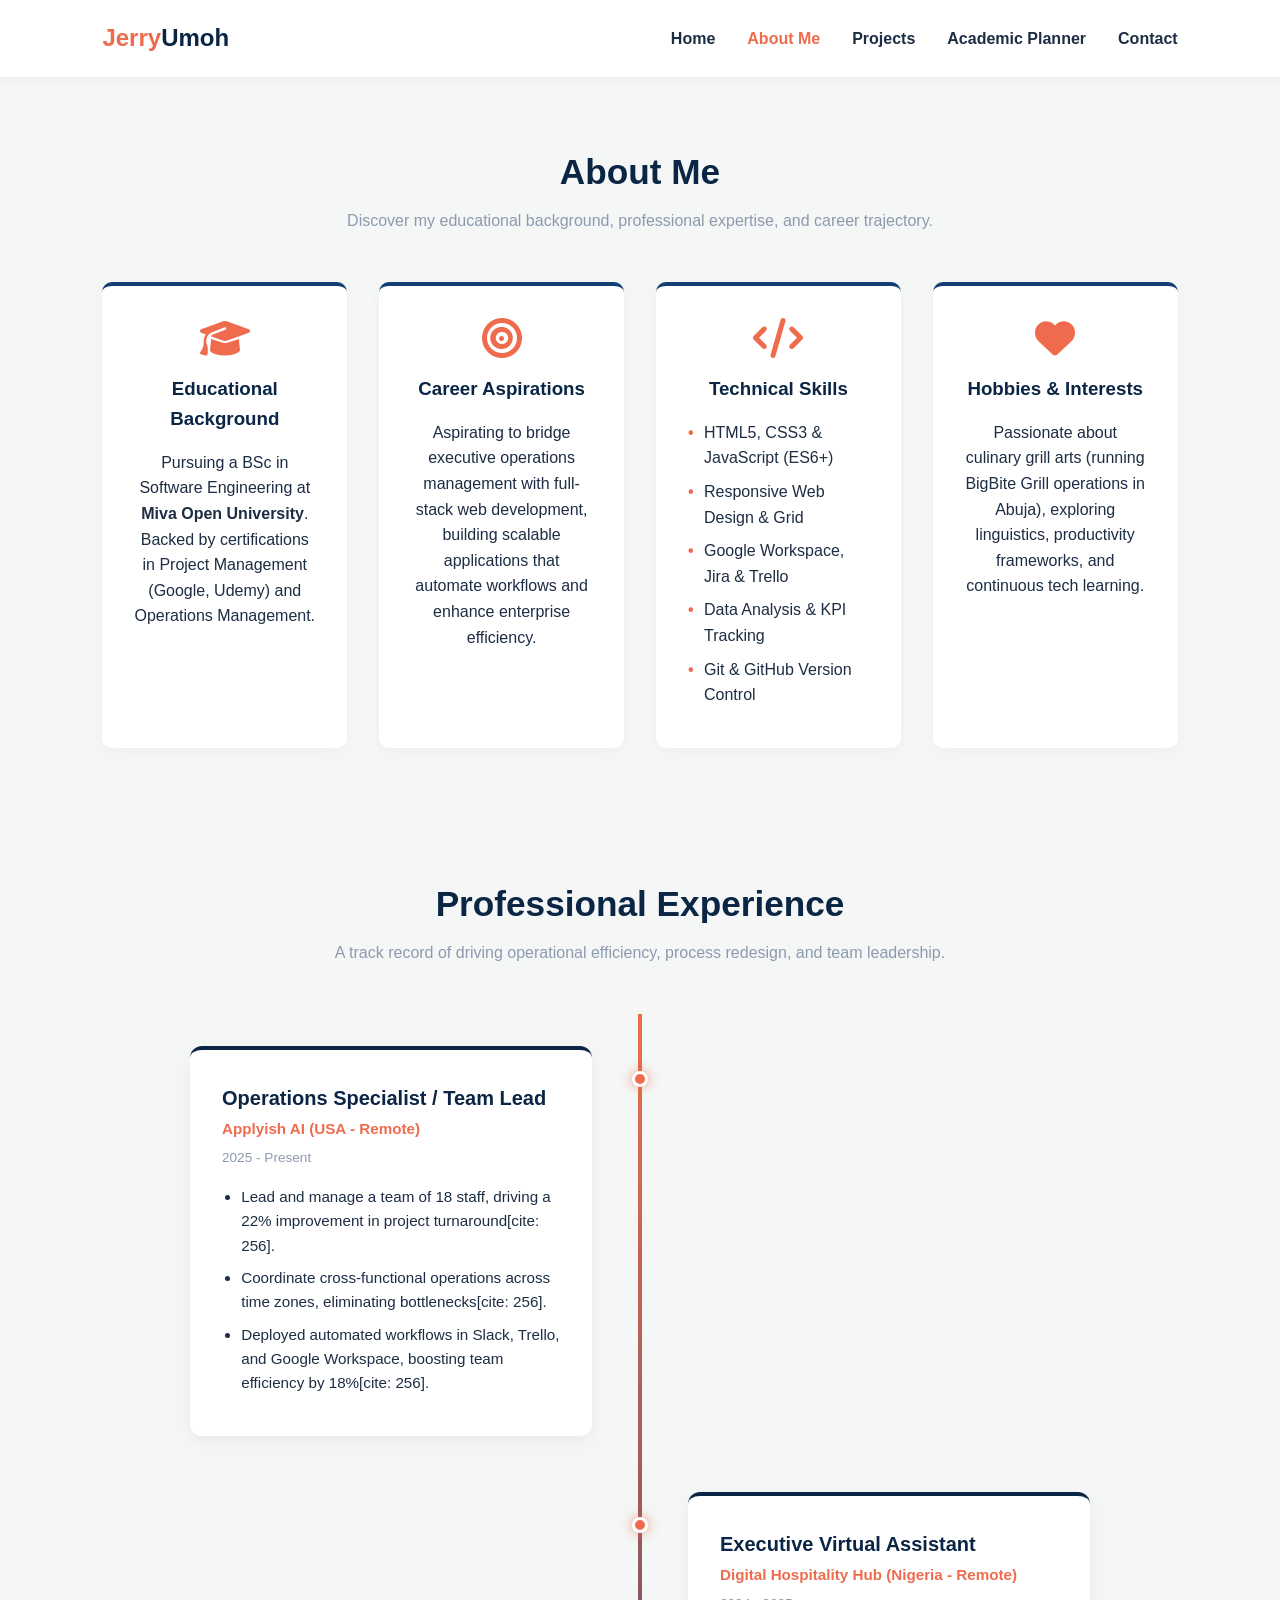
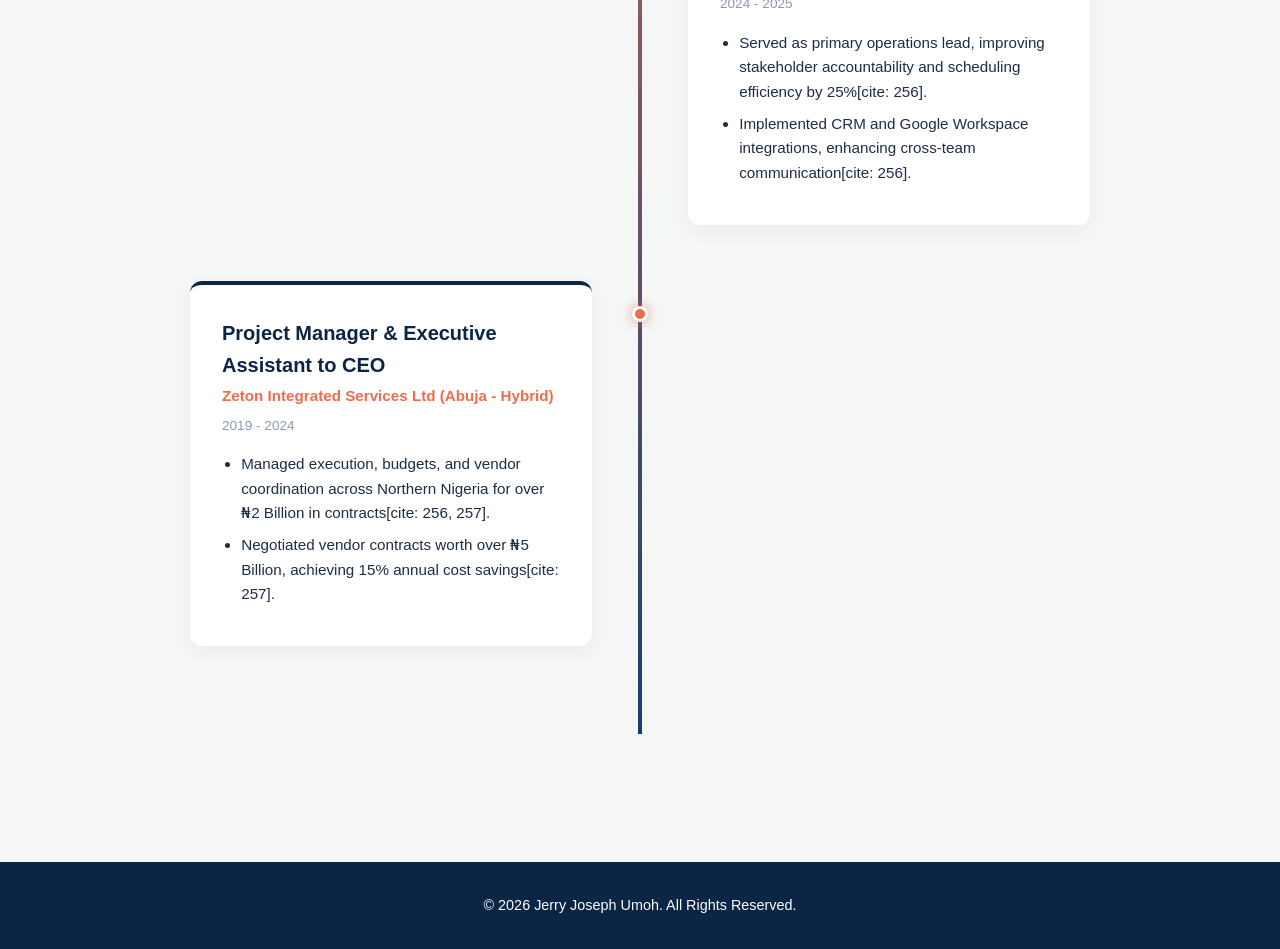
==== about.html @ bc903812 "Add files via upload" ====
<!DOCTYPE html>
<html lang="en">
<head>
    <meta charset="UTF-8">
    <meta name="viewport" content="width=device-width, initial-scale=1.0">
    <title>Jerry Joseph Umoh | About Me</title>
    <link rel="stylesheet" href="style.css">
    <link rel="stylesheet" href="https://cdnjs.cloudflare.com/ajax/libs/font-awesome/6.4.0/css/all.min.css">
</head>
<body>
    <header>
        <div class="logo"><span class="highlight">Jerry</span>Umoh</div>
        <nav>
            <ul class="nav-links">
                <li><a href="index.html">Home</a></li>
                <li><a href="about.html" class="active">About Me</a></li>
                <li><a href="projects.html">Projects</a></li>
                <li><a href="planner.html">Academic Planner</a></li>
                <li><a href="contact.html">Contact</a></li>
            </ul>
            <div class="hamburger"><i class="fas fa-bars"></i></div>
        </nav>
    </header>

    <main>
        <section class="about-section">
            <h2 class="section-title">About Me</h2>
            <p class="section-subtitle">Discover my educational background, professional expertise, and career trajectory.</p>
            
            <div class="about-grid">
                <div class="about-card">
                    <i class="fas fa-graduation-cap"></i>
                    <h3>Educational Background</h3>
                    <p>Pursuing a BSc in Software Engineering at <strong>Miva Open University</strong>. Backed by certifications in Project Management (Google, Udemy) and Operations Management.</p>
                </div>
                <div class="about-card">
                    <i class="fas fa-bullseye"></i>
                    <h3>Career Aspirations</h3>
                    <p>Aspirating to bridge executive operations management with full-stack web development, building scalable applications that automate workflows and enhance enterprise efficiency.</p>
                </div>
                <div class="about-card">
                    <i class="fas fa-code"></i>
                    <h3>Technical Skills</h3>
                    <ul class="skill-list">
                        <li>HTML5, CSS3 & JavaScript (ES6+)</li>
                        <li>Responsive Web Design & Grid</li>
                        <li>Google Workspace, Jira & Trello</li>
                        <li>Data Analysis & KPI Tracking</li>
                        <li>Git & GitHub Version Control</li>
                    </ul>
                </div>
                <div class="about-card">
                    <i class="fas fa-heart"></i>
                    <h3>Hobbies & Interests</h3>
                    <p>Passionate about culinary grill arts (running BigBite Grill operations in Abuja), exploring linguistics, productivity frameworks, and continuous tech learning.</p>
                </div>
            </div>
        </section>

        <!-- Professional Experience Motion Timeline -->
        <section class="experience-section">
            <h2 class="section-title">Professional Experience</h2>
            <p class="section-subtitle">A track record of driving operational efficiency, process redesign, and team leadership.</p>
            
            <div class="motion-timeline">
                <div class="timeline-item slide-from-left">
                    <div class="timeline-dot"></div>
                    <div class="exp-card">
                        <div class="exp-header">
                            <h3>Operations Specialist / Team Lead</h3>
                            <span class="exp-company">Applyish AI (USA - Remote)</span>
                            <span class="exp-date">2025 - Present</span>
                        </div>
                        <ul class="exp-details">
                            <li>Lead and manage a team of 18 staff, driving a 22% improvement in project turnaround[cite: 256].</li>
                            <li>Coordinate cross-functional operations across time zones, eliminating bottlenecks[cite: 256].</li>
                            <li>Deployed automated workflows in Slack, Trello, and Google Workspace, boosting team efficiency by 18%[cite: 256].</li>
                        </ul>
                    </div>
                </div>

                <div class="timeline-item slide-from-right">
                    <div class="timeline-dot"></div>
                    <div class="exp-card">
                        <div class="exp-header">
                            <h3>Executive Virtual Assistant</h3>
                            <span class="exp-company">Digital Hospitality Hub (Nigeria - Remote)</span>
                            <span class="exp-date">2024 - 2025</span>
                        </div>
                        <ul class="exp-details">
                            <li>Served as primary operations lead, improving stakeholder accountability and scheduling efficiency by 25%[cite: 256].</li>
                            <li>Implemented CRM and Google Workspace integrations, enhancing cross-team communication[cite: 256].</li>
                        </ul>
                    </div>
                </div>

                <div class="timeline-item slide-from-left">
                    <div class="timeline-dot"></div>
                    <div class="exp-card">
                        <div class="exp-header">
                            <h3>Project Manager & Executive Assistant to CEO</h3>
                            <span class="exp-company">Zeton Integrated Services Ltd (Abuja - Hybrid)</span>
                            <span class="exp-date">2019 - 2024</span>
                        </div>
                        <ul class="exp-details">
                            <li>Managed execution, budgets, and vendor coordination across Northern Nigeria for over ₦2 Billion in contracts[cite: 256, 257].</li>
                            <li>Negotiated vendor contracts worth over ₦5 Billion, achieving 15% annual cost savings[cite: 257].</li>
                        </ul>
                    </div>
                </div>
            </div>
        </section>
    </main>

    <footer>
        <p>&copy; 2026 Jerry Joseph Umoh. All Rights Reserved.</p>
    </footer>

    <script src="script.js"></script>
</body>
</html>
---- style.css ----
/* CSS Reset & Variables */
* {
    margin: 0;
    padding: 0;
    box-sizing: border-box;
}

:root {
    --primary-color: #0b2545;
    --secondary-color: #134074;
    --accent-color: #ee6c4d;
    --bg-light: #f4f7f6;
    --white: #ffffff;
    --text-dark: #1d2d44;
    --gray: #8d99ae;
    --success: #2a9d8f;
    --error: #e63946;
    --transition: all 0.3s ease;
}

html {
    scroll-behavior: smooth;
    font-family: 'Segoe UI', Tahoma, Geneva, Verdana, sans-serif;
}

body {
    background-color: var(--bg-light);
    color: var(--text-dark);
    line-height: 1.6;
}

/* Header & Responsive Navigation */
header {
    background-color: var(--white);
    display: flex;
    justify-content: space-between;
    align-items: center;
    padding: 1.2rem 8%;
    position: fixed;
    top: 0;
    left: 0;
    width: 100%;
    box-shadow: 0 2px 10px rgba(0, 0, 0, 0.05);
    z-index: 1000;
}

.logo {
    font-size: 1.5rem;
    font-weight: 700;
    color: var(--primary-color);
}

.highlight {
    color: var(--accent-color);
}

nav ul.nav-links {
    display: flex;
    list-style: none;
    gap: 2rem;
}

nav ul.nav-links li a {
    text-decoration: none;
    color: var(--text-dark);
    font-weight: 600;
    transition: var(--transition);
}

nav ul.nav-links li a:hover,
nav ul.nav-links li a.active {
    color: var(--accent-color);
}

.hamburger {
    display: none;
    font-size: 1.5rem;
    cursor: pointer;
    color: var(--primary-color);
}

/* Main Container Padding for Fixed Header */
main {
    margin-top: 80px;
    min-height: calc(100vh - 180px);
}

section {
    padding: 4rem 8%;
}

.section-title {
    text-align: center;
    font-size: 2.2rem;
    color: var(--primary-color);
    margin-bottom: 0.5rem;
}

.section-subtitle {
    text-align: center;
    color: var(--gray);
    margin-bottom: 3rem;
}

/* Buttons */
.btn {
    display: inline-block;
    padding: 0.8rem 1.8rem;
    border-radius: 5px;
    text-decoration: none;
    font-weight: 600;
    transition: var(--transition);
    cursor: pointer;
    border: none;
}

.primary-btn {
    background-color: var(--accent-color);
    color: var(--white);
}

.primary-btn:hover {
    background-color: #d85c3b;
    transform: translateY(-2px);
}

.secondary-btn {
    background-color: transparent;
    color: var(--primary-color);
    border: 2px solid var(--primary-color);
}

.secondary-btn:hover {
    background-color: var(--primary-color);
    color: var(--white);
}

/* Hero Section */
.hero-section {
    display: grid;
    grid-template-columns: 1fr 1fr;
    align-items: center;
    gap: 3rem;
    min-height: calc(100vh - 160px);
    background: linear-gradient(135deg, #f4f7f6 0%, #e9ecef 100%);
}

.hero-badge {
    display: inline-block;
    background-color: rgba(238, 108, 77, 0.1);
    color: var(--accent-color);
    padding: 0.4rem 1rem;
    border-radius: 50px;
    font-weight: 600;
    font-size: 0.9rem;
    margin-bottom: 1rem;
    border: 1px solid rgba(238, 108, 77, 0.2);
}

.hero-content h1 {
    font-size: 3rem;
    color: var(--primary-color);
    margin-bottom: 1rem;
    line-height: 1.2;
}

.tagline {
    font-size: 1.1rem;
    color: var(--gray);
    margin-bottom: 2rem;
}

.hero-btns {
    display: flex;
    gap: 1rem;
}

.hero-stats {
    display: flex;
    gap: 2.5rem;
    margin-top: 3rem;
    padding-top: 1.5rem;
    border-top: 1px solid #ddd;
}

.stat-item strong {
    display: block;
    font-size: 1.5rem;
    color: var(--primary-color);
}

.stat-item span {
    font-size: 0.85rem;
    color: var(--gray);
    font-weight: 600;
}

.hero-image {
    display: flex;
    justify-content: center;
}

.img-container {
    width: 320px;
    height: 320px;
    border-radius: 50%;
    overflow: hidden;
    border: 6px solid var(--white);
    box-shadow: 0 10px 30px rgba(0,0,0,0.1);
}

.img-container img {
    width: 100%;
    height: 100%;
    object-fit: cover;
}

/* About & Experience Styles */
.about-grid {
    display: grid;
    grid-template-columns: repeat(auto-fit, minmax(240px, 1fr));
    gap: 2rem;
    margin-top: 2rem;
}

.about-card {
    background: var(--white);
    padding: 2rem;
    border-radius: 10px;
    text-align: center;
    transition: var(--transition);
    border-top: 4px solid var(--secondary-color);
    box-shadow: 0 4px 15px rgba(0,0,0,0.03);
}

.about-card:hover {
    transform: translateY(-5px);
    box-shadow: 0 8px 20px rgba(0,0,0,0.08);
}

.about-card i {
    font-size: 2.5rem;
    color: var(--accent-color);
    margin-bottom: 1rem;
}

.about-card h3 {
    margin-bottom: 1rem;
    color: var(--primary-color);
}

.skill-list {
    list-style: none;
    text-align: left;
    padding-left: 1rem;
}

.skill-list li {
    margin-bottom: 0.5rem;
    position: relative;
}

.skill-list li::before {
    content: "•";
    color: var(--accent-color);
    font-weight: bold;
    display: inline-block;
    width: 1em;
    margin-left: -1em;
}

/* Motion Timeline for Experience */
.motion-timeline {
    position: relative;
    max-width: 900px;
    margin: 0 auto;
    padding: 2rem 0;
}

.motion-timeline::before {
    content: '';
    position: absolute;
    top: 0;
    bottom: 0;
    left: 50%;
    width: 4px;
    background: linear-gradient(to bottom, var(--accent-color), var(--secondary-color));
    transform: translateX(-50%);
}

.timeline-item {
    position: relative;
    margin-bottom: 3.5rem;
    width: 50%;
}

.timeline-item.slide-from-left {
    left: 0;
    padding-right: 3rem;
}

.timeline-item.slide-from-right {
    left: 50%;
    padding-left: 3rem;
}

.timeline-dot {
    position: absolute;
    top: 25px;
    width: 16px;
    height: 16px;
    border-radius: 50%;
    background-color: var(--accent-color);
    border: 3px solid var(--white);
    box-shadow: 0 0 12px rgba(238, 108, 77, 0.7);
    z-index: 10;
}

.slide-from-left .timeline-dot { right: -8px; }
.slide-from-right .timeline-dot { left: -8px; }

.exp-card {
    background: var(--white);
    padding: 2rem;
    border-radius: 12px;
    box-shadow: 0 6px 20px rgba(0, 0, 0, 0.05);
    border-top: 4px solid var(--primary-color);
}

.exp-header h3 {
    color: var(--primary-color);
    font-size: 1.25rem;
    margin-bottom: 0.2rem;
}

.exp-company {
    display: block;
    font-weight: 600;
    color: var(--accent-color);
    font-size: 0.95rem;
    margin-bottom: 0.2rem;
}

.exp-date {
    display: inline-block;
    font-size: 0.85rem;
    color: var(--gray);
    margin-bottom: 1rem;
}

.exp-details {
    list-style: disc;
    padding-left: 1.2rem;
    color: var(--text-dark);
    font-size: 0.95rem;
}

.exp-details li { margin-bottom: 0.5rem; }

/* Projects Grid */
.projects-grid {
    display: grid;
    grid-template-columns: repeat(auto-fit, minmax(300px, 1fr));
    gap: 2rem;
}

.project-card {
    background: var(--white);
    border-radius: 10px;
    overflow: hidden;
    box-shadow: 0 4px 15px rgba(0,0,0,0.05);
    transition: var(--transition);
}

.project-card:hover {
    transform: translateY(-5px);
    box-shadow: 0 10px 25px rgba(0,0,0,0.1);
}

.project-img { height: 200px; overflow: hidden; }
.project-img img { width: 100%; height: 100%; object-fit: cover; }
.project-info { padding: 1.5rem; }
.project-info h3 { color: var(--primary-color); margin-bottom: 0.8rem; }
.project-info p { color: var(--gray); font-size: 0.95rem; margin-bottom: 1.5rem; }
.project-links { display: flex; gap: 1rem; }
.project-links a { text-decoration: none; color: var(--secondary-color); font-weight: 600; font-size: 0.9rem; }
.project-links a:hover { color: var(--accent-color); }

/* Academic Planner */
.planner-container {
    max-width: 700px;
    margin: 0 auto;
    background: var(--white);
    padding: 2.5rem;
    border-radius: 10px;
    box-shadow: 0 5px 20px rgba(0,0,0,0.05);
}

.planner-input-group {
    display: flex;
    gap: 1rem;
    margin-bottom: 1.5rem;
}

.planner-input-group input {
    flex: 1;
    padding: 0.8rem 1rem;
    border: 1px solid #ccc;
    border-radius: 5px;
    font-size: 1rem;
    outline: none;
}

.task-stats {
    display: flex;
    justify-content: space-between;
    margin-bottom: 1.5rem;
    font-size: 0.95rem;
    color: var(--gray);
}

.task-list { list-style: none; max-height: 350px; overflow-y: auto; }
.task-item {
    display: flex;
    justify-content: space-between;
    align-items: center;
    background: var(--bg-light);
    padding: 0.9rem 1.2rem;
    margin-bottom: 0.8rem;
    border-radius: 6px;
}
.task-item.completed span { text-decoration: line-through; color: var(--gray); }
.task-text { flex: 1; cursor: pointer; }
.task-actions { display: flex; gap: 0.8rem; }
.task-actions button { background: none; border: none; cursor: pointer; font-size: 1rem; }
.complete-btn { color: var(--success); }
.delete-btn { color: var(--error); }

/* Contact Form */
.contact-container {
    max-width: 600px;
    margin: 0 auto;
    background: var(--white);
    padding: 2.5rem;
    border-radius: 10px;
    box-shadow: 0 5px 20px rgba(0,0,0,0.05);
}

.form-group { margin-bottom: 1.5rem; }
.form-group label { display: block; margin-bottom: 0.5rem; font-weight: 600; color: var(--primary-color); }
.form-group input, .form-group textarea {
    width: 100%;
    padding: 0.8rem;
    border: 1px solid #ccc;
    border-radius: 5px;
    font-size: 1rem;
    outline: none;
}
.error-msg { color: var(--error); font-size: 0.85rem; margin-top: 0.3rem; display: block; }
.submit-btn { width: 100%; }
.success-msg { color: var(--success); font-weight: 600; text-align: center; margin-top: 1rem; }

/* Footer */
footer {
    background-color: var(--primary-color);
    color: var(--white);
    text-align: center;
    padding: 2rem;
    font-size: 0.9rem;
    margin-top: 4rem;
}

/* Responsive Mobile Navigation */
@media (max-width: 768px) {
    nav ul.nav-links {
        display: none;
        flex-direction: column;
        position: absolute;
        top: 80px;
        left: 0;
        width: 100%;
        background-color: var(--white);
        padding: 1.5rem 0;
        box-shadow: 0 10px 15px rgba(0,0,0,0.05);
        text-align: center;
        gap: 1.5rem;
    }
    nav ul.nav-links.active {
        display: flex;
    }
    .hamburger {
        display: block;
    }
    .hero-section {
        grid-template-columns: 1fr;
        text-align: center;
        padding-top: 2rem;
    }
    .hero-btns, .hero-stats {
        justify-content: center;
    }
    .motion-timeline::before { left: 20px; }
    .timeline-item { width: 100%; padding-left: 50px !important; padding-right: 0 !important; left: 0 !important; }
    .timeline-dot { left: 12px !important; }
}
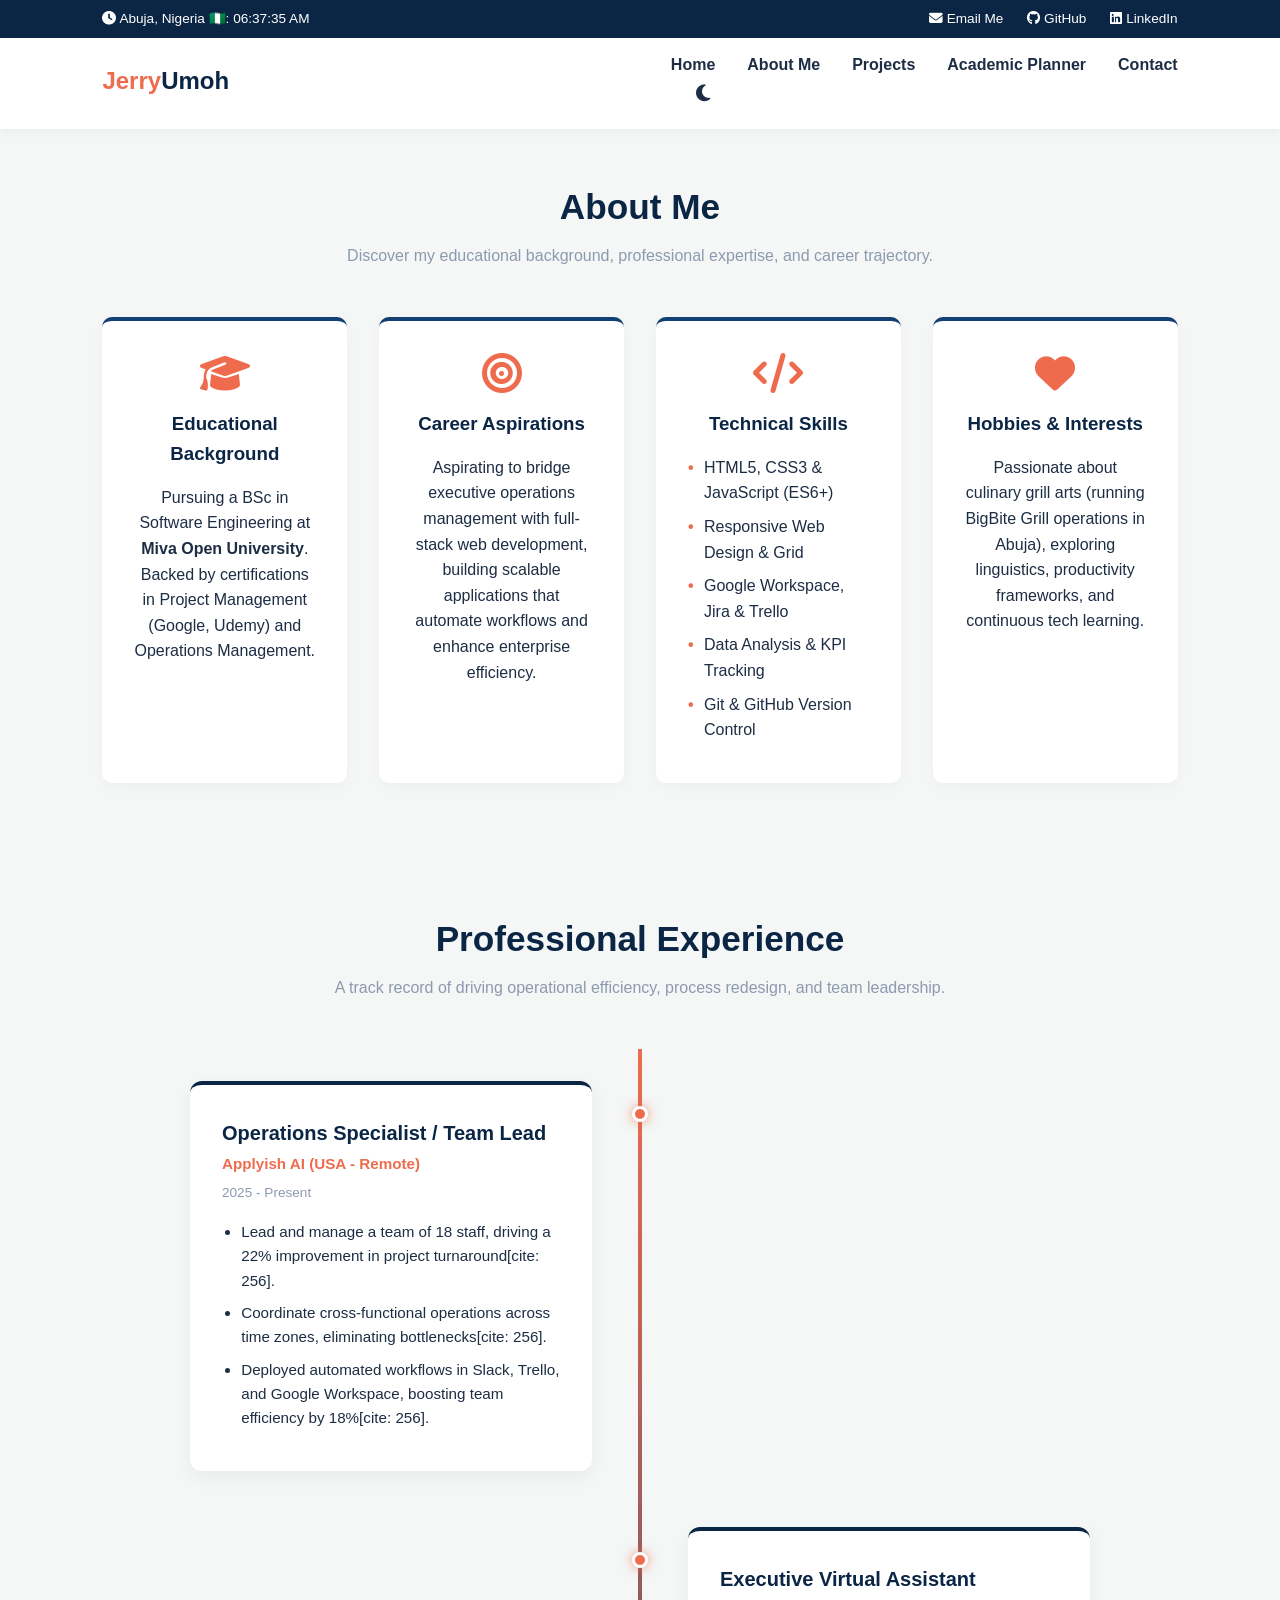
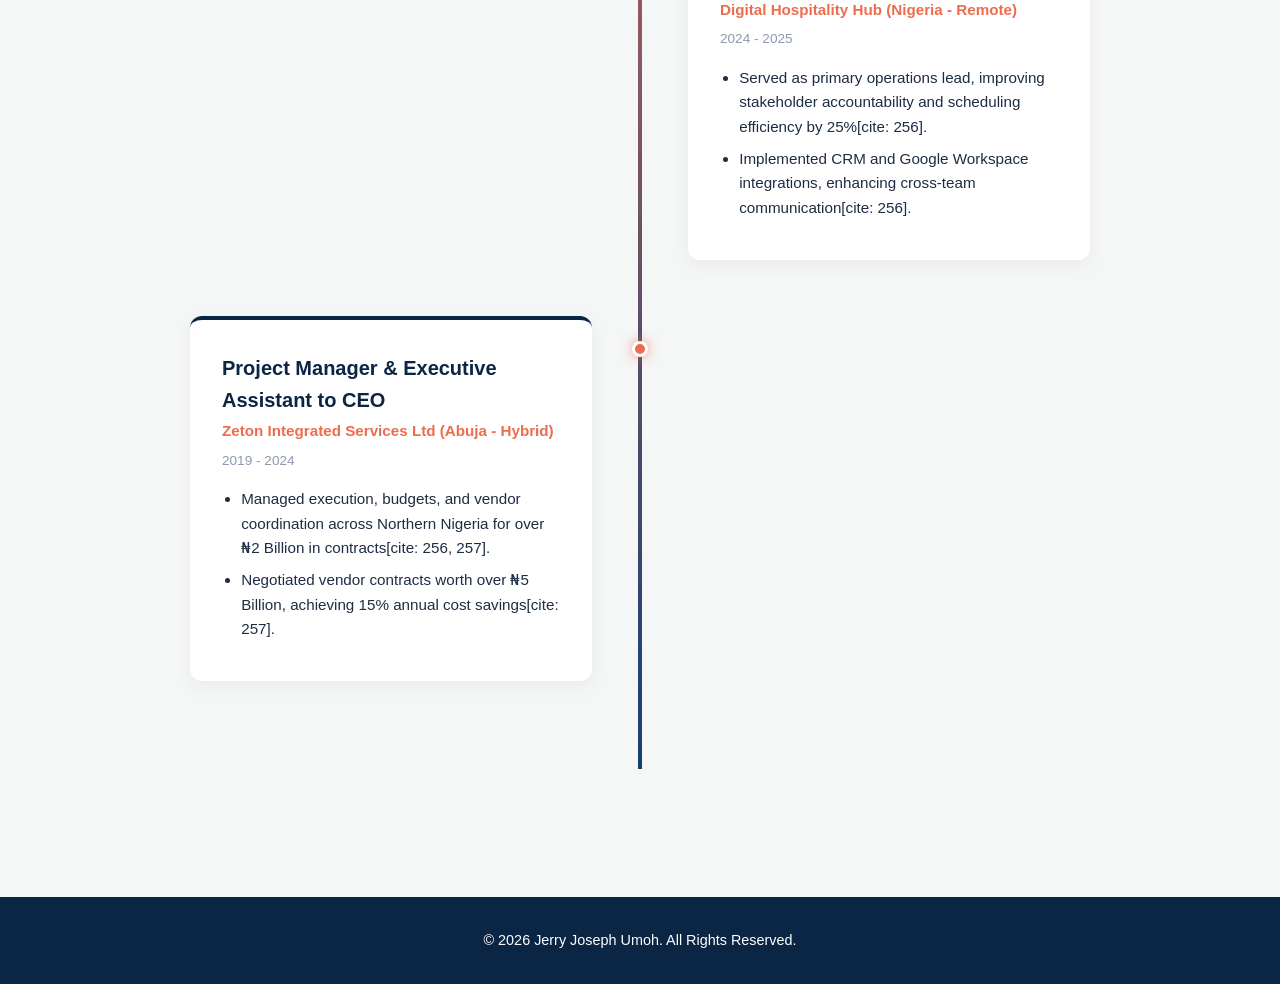
==== commit 96921feb: "Add files via upload" ====
--- a/about.html
+++ b/about.html
@@ -8,16 +8,29 @@
     <link rel="stylesheet" href="https://cdnjs.cloudflare.com/ajax/libs/font-awesome/6.4.0/css/all.min.css">
 </head>
 <body>
+    <!-- Top Utility Bar with Live Abuja Time & Social Connect -->
+    <div class="top-utility-bar">
+        <div class="utility-left">
+            <span id="liveClock"><i class="fas fa-clock"></i> Abuja, Nigeria 🇳🇬</span>
+        </div>
+        <div class="utility-right">
+            <a href="mailto:umohjerryjoseph@gmail.com"><i class="fas fa-envelope"></i> Email Me</a>
+            <a href="https://github.com/Umoh-jerry-joseph/COS-106-Introduction-to-Web-Technologies" target="_blank"><i class="fab fa-github"></i> GitHub</a>
+            <a href="https://www.linkedin.com/in/jerryumoh/" target="_blank"><i class="fab fa-linkedin"></i> LinkedIn</a>
+        </div>
+    </div>
+
     <header>
         <div class="logo"><span class="highlight">Jerry</span>Umoh</div>
         <nav>
             <ul class="nav-links">
                 <li><a href="index.html">Home</a></li>
-                <li><a href="about.html" class="active">About Me</a></li>
+                <li><a href="about.html">About Me</a></li>
                 <li><a href="projects.html">Projects</a></li>
                 <li><a href="planner.html">Academic Planner</a></li>
                 <li><a href="contact.html">Contact</a></li>
             </ul>
+            <button id="themeToggleBtn" class="theme-toggle-btn" title="Toggle Dark/Light Mode"><i class="fas fa-moon"></i></button>
             <div class="hamburger"><i class="fas fa-bars"></i></div>
         </nav>
     </header>
--- a/style.css
+++ b/style.css
@@ -502,4 +502,129 @@
     .motion-timeline::before { left: 20px; }
     .timeline-item { width: 100%; padding-left: 50px !important; padding-right: 0 !important; left: 0 !important; }
     .timeline-dot { left: 12px !important; }
+}
+
+/* Google Calendar Button Styling */
+.calendar-btn {
+    color: #4285F4; /* Google Calendar Blue */
+    font-size: 1rem;
+    transition: var(--transition);
+}
+
+.calendar-btn:hover {
+    color: #1a73e8;
+    transform: scale(1.1);
+}
+
+/* --- NEW FEATURE ADDITIONS STYLING --- */
+
+/* Top Social & Time Bar */
+.top-utility-bar {
+    background-color: var(--primary-color);
+    color: var(--white);
+    padding: 0.5rem 8%;
+    display: flex;
+    justify-content: space-between;
+    align-items: center;
+    font-size: 0.85rem;
+    position: fixed;
+    top: 0;
+    left: 0;
+    width: 100%;
+    z-index: 1001;
+}
+
+.utility-left, .utility-right {
+    display: flex;
+    gap: 1.5rem;
+    align-items: center;
+}
+
+.utility-right a {
+    color: var(--white);
+    text-decoration: none;
+    transition: var(--transition);
+}
+
+.utility-right a:hover {
+    color: var(--accent-color);
+}
+
+/* Adjust Header Position for Utility Bar */
+header {
+    top: 33px !important; /* Positioned right below the utility bar */
+}
+
+main {
+    margin-top: 115px !important;
+}
+
+/* Dark Mode Theme Variables */
+body.dark-mode {
+    --primary-color: #e2e8f0;
+    --secondary-color: #94a3b8;
+    --bg-light: #0f172a;
+    --white: #1e293b;
+    --text-dark: #f8fafc;
+    --gray: #94a3b8;
+}
+
+/* Dark Mode Toggle Button */
+.theme-toggle-btn {
+    background: none;
+    border: none;
+    color: var(--text-dark);
+    font-size: 1.2rem;
+    cursor: pointer;
+    padding: 0.3rem 0.6rem;
+    border-radius: 50%;
+    transition: var(--transition);
+    margin-left: 1rem;
+}
+
+.theme-toggle-btn:hover {
+    background-color: rgba(238, 108, 77, 0.1);
+    color: var(--accent-color);
+}
+
+/* Project Filter Category Buttons */
+.project-filters {
+    display: flex;
+    justify-content: center;
+    gap: 1rem;
+    margin-bottom: 2.5rem;
+}
+
+.filter-btn {
+    background-color: var(--white);
+    color: var(--primary-color);
+    border: 2px solid var(--secondary-color);
+    padding: 0.5rem 1.2rem;
+    border-radius: 20px;
+    font-weight: 600;
+    cursor: pointer;
+    transition: var(--transition);
+}
+
+.filter-btn.active, 
+.filter-btn:hover {
+    background-color: var(--accent-color);
+    color: var(--white);
+    border-color: var(--accent-color);
+}
+
+/* Responsive adjustment for top utility bar on mobile */
+@media (max-width: 768px) {
+    .top-utility-bar {
+        flex-direction: column;
+        gap: 0.3rem;
+        text-align: center;
+        padding: 0.4rem 4%;
+    }
+    header {
+        top: 55px !important;
+    }
+    main {
+        margin-top: 135px !important;
+    }
 }
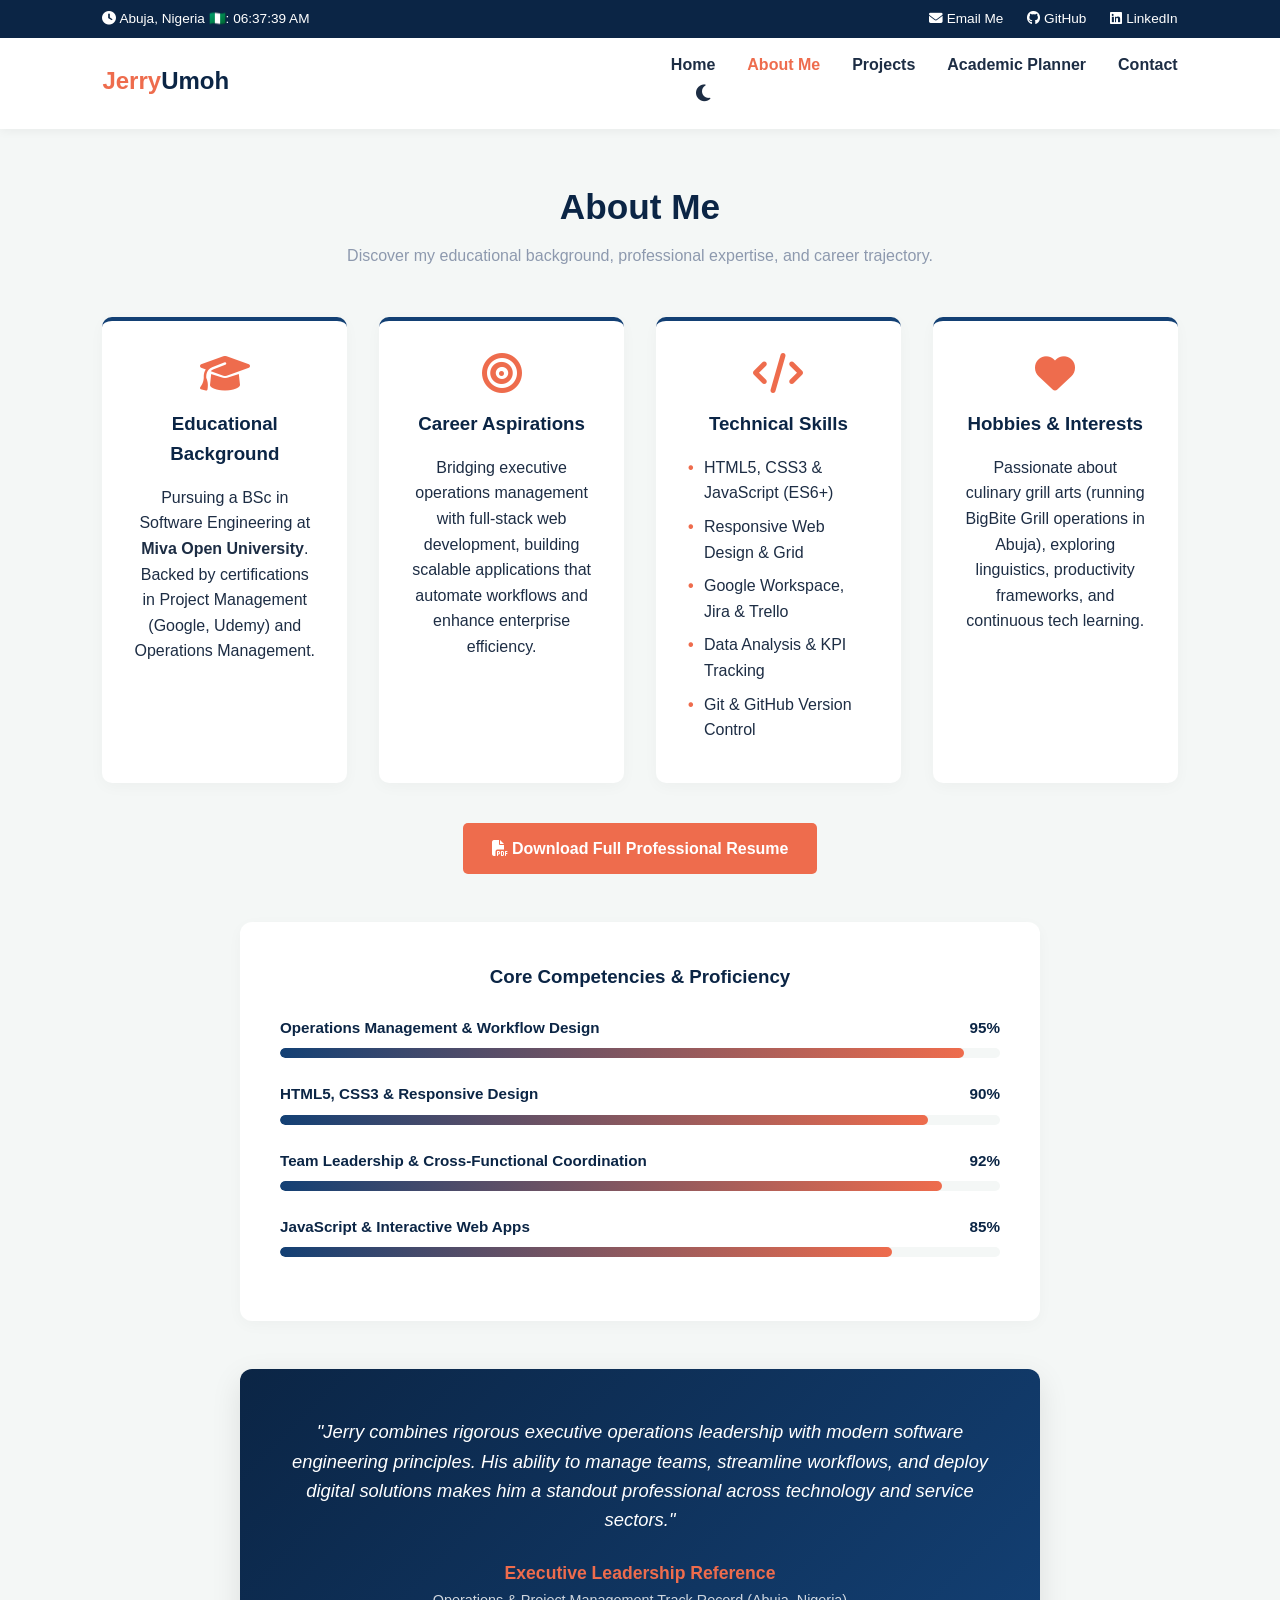
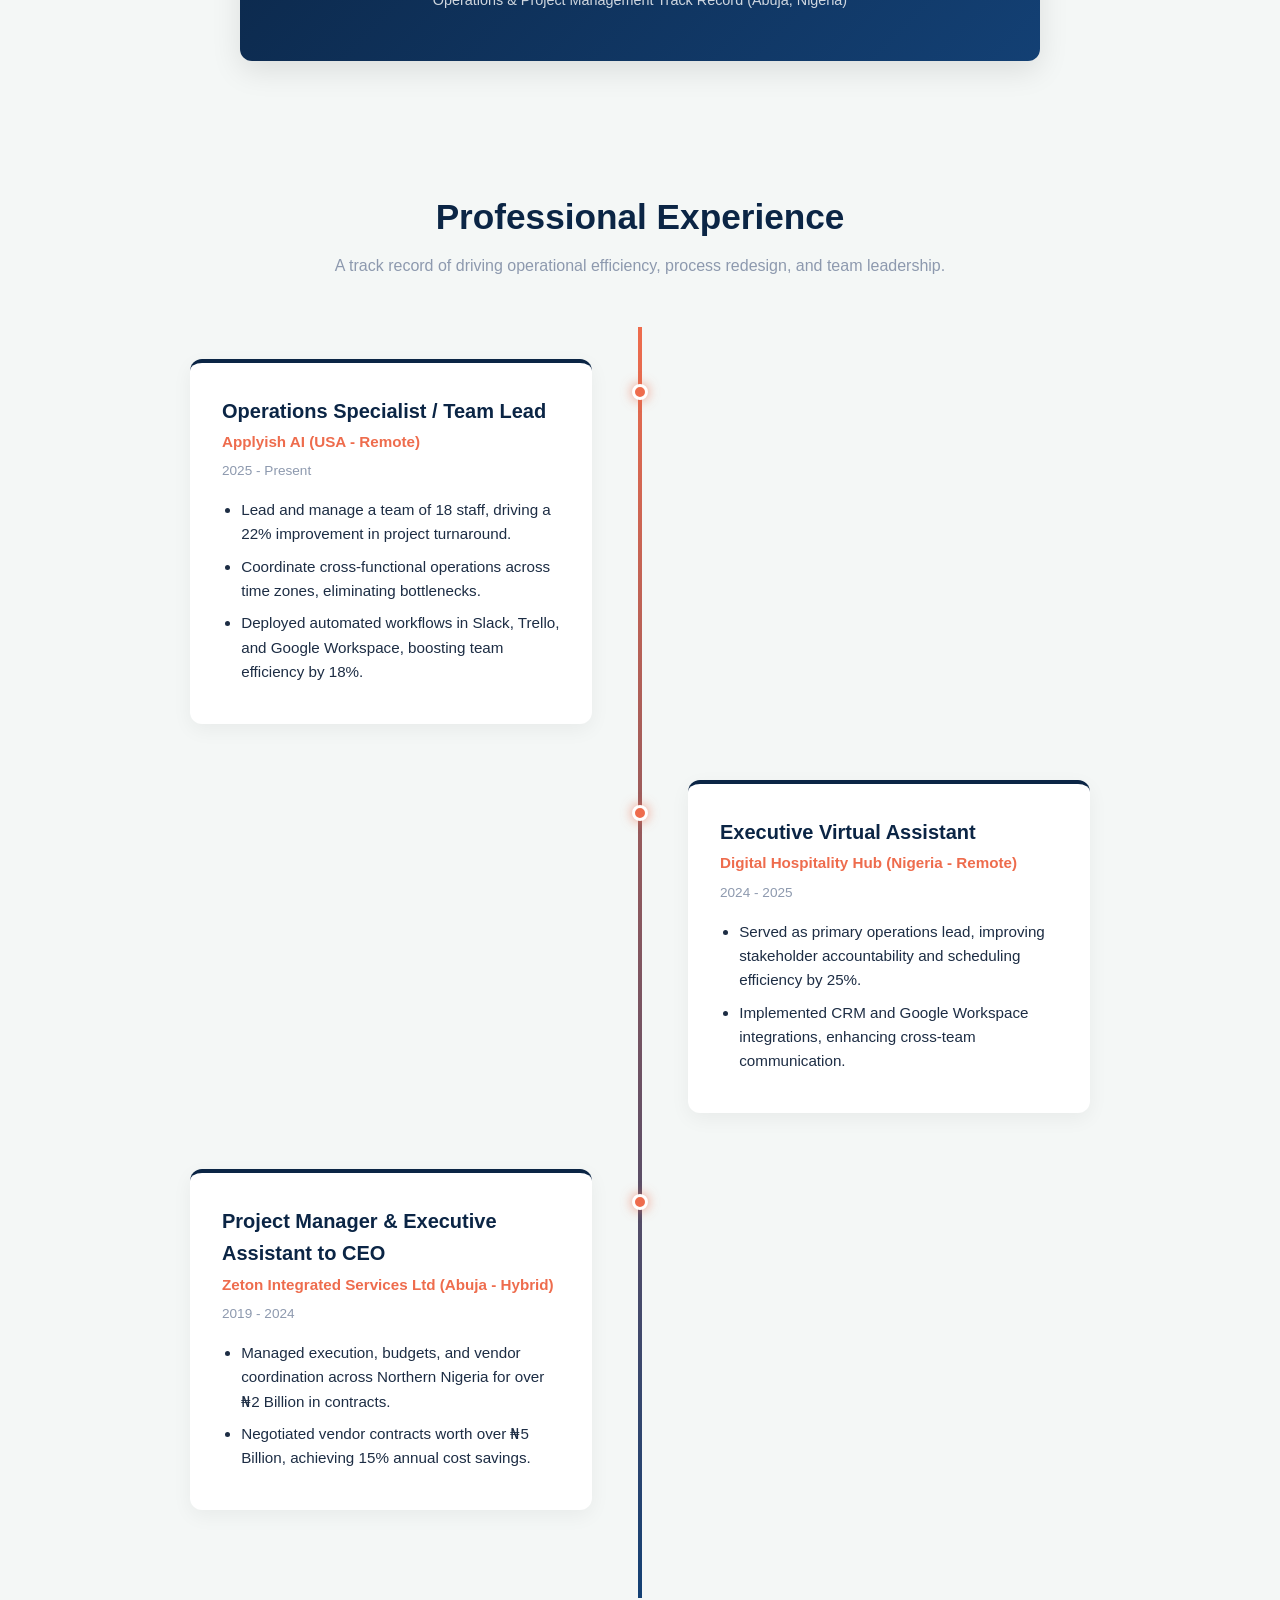
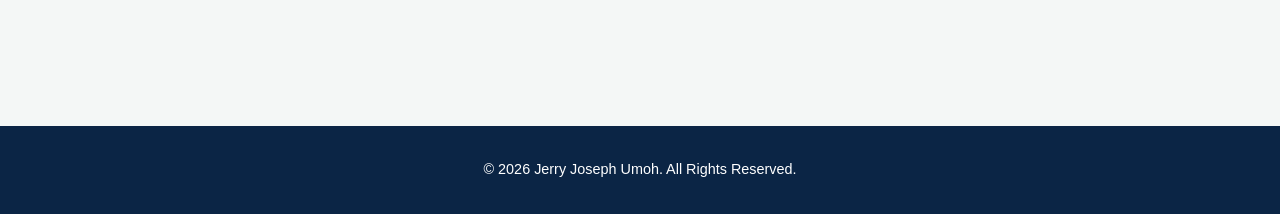
==== commit 8c32a426: "Add files via upload" ====
--- a/about.html
+++ b/about.html
@@ -15,7 +15,7 @@
         </div>
         <div class="utility-right">
             <a href="mailto:umohjerryjoseph@gmail.com"><i class="fas fa-envelope"></i> Email Me</a>
-            <a href="https://github.com/Umoh-jerry-joseph/COS-106-Introduction-to-Web-Technologies" target="_blank"><i class="fab fa-github"></i> GitHub</a>
+            <a href="https://github.com/Umoh-jerry-joseph" target="_blank"><i class="fab fa-github"></i> GitHub</a>
             <a href="https://www.linkedin.com/in/jerryumoh/" target="_blank"><i class="fab fa-linkedin"></i> LinkedIn</a>
         </div>
     </div>
@@ -25,7 +25,7 @@
         <nav>
             <ul class="nav-links">
                 <li><a href="index.html">Home</a></li>
-                <li><a href="about.html">About Me</a></li>
+                <li><a href="about.html" class="active">About Me</a></li>
                 <li><a href="projects.html">Projects</a></li>
                 <li><a href="planner.html">Academic Planner</a></li>
                 <li><a href="contact.html">Contact</a></li>
@@ -49,7 +49,7 @@
                 <div class="about-card">
                     <i class="fas fa-bullseye"></i>
                     <h3>Career Aspirations</h3>
-                    <p>Aspirating to bridge executive operations management with full-stack web development, building scalable applications that automate workflows and enhance enterprise efficiency.</p>
+                    <p>Bridging executive operations management with full-stack web development, building scalable applications that automate workflows and enhance enterprise efficiency.</p>
                 </div>
                 <div class="about-card">
                     <i class="fas fa-code"></i>
@@ -66,6 +66,44 @@
                     <i class="fas fa-heart"></i>
                     <h3>Hobbies & Interests</h3>
                     <p>Passionate about culinary grill arts (running BigBite Grill operations in Abuja), exploring linguistics, productivity frameworks, and continuous tech learning.</p>
+                </div>
+            </div>
+
+            <!-- Download Resume Button -->
+            <div class="resume-download-wrapper">
+                <a href="resume.pdf" target="_blank" class="btn primary-btn"><i class="fas fa-file-pdf"></i> Download Full Professional Resume</a>
+            </div>
+
+            <!-- Animated Skill Progress Bars Section -->
+            <div class="skills-progress-container">
+                <h3 style="text-align: center; color: var(--primary-color); margin-bottom: 1.5rem;">Core Competencies & Proficiency</h3>
+                
+                <div class="skill-progress-item">
+                    <div class="skill-info"><span>Operations Management & Workflow Design</span><span>95%</span></div>
+                    <div class="progress-bar-bg"><div class="progress-bar-fill" style="width: 95%;"></div></div>
+                </div>
+                <div class="skill-progress-item">
+                    <div class="skill-info"><span>HTML5, CSS3 & Responsive Design</span><span>90%</span></div>
+                    <div class="progress-bar-bg"><div class="progress-bar-fill" style="width: 90%;"></div></div>
+                </div>
+                <div class="skill-progress-item">
+                    <div class="skill-info"><span>Team Leadership & Cross-Functional Coordination</span><span>92%</span></div>
+                    <div class="progress-bar-bg"><div class="progress-bar-fill" style="width: 92%;"></div></div>
+                </div>
+                <div class="skill-progress-item">
+                    <div class="skill-info"><span>JavaScript & Interactive Web Apps</span><span>85%</span></div>
+                    <div class="progress-bar-bg"><div class="progress-bar-fill" style="width: 85%;"></div></div>
+                </div>
+            </div>
+
+            <!-- Professional Endorsement Quote Card -->
+            <div class="testimonial-card">
+                <blockquote>
+                    "Jerry combines rigorous executive operations leadership with modern software engineering principles. His ability to manage teams, streamline workflows, and deploy digital solutions makes him a standout professional across technology and service sectors."
+                </blockquote>
+                <div class="testimonial-author">
+                    <strong>Executive Leadership Reference</strong>
+                    <span>Operations & Project Management Track Record (Abuja, Nigeria)</span>
                 </div>
             </div>
         </section>
@@ -85,9 +123,9 @@
                             <span class="exp-date">2025 - Present</span>
                         </div>
                         <ul class="exp-details">
-                            <li>Lead and manage a team of 18 staff, driving a 22% improvement in project turnaround[cite: 256].</li>
-                            <li>Coordinate cross-functional operations across time zones, eliminating bottlenecks[cite: 256].</li>
-                            <li>Deployed automated workflows in Slack, Trello, and Google Workspace, boosting team efficiency by 18%[cite: 256].</li>
+                            <li>Lead and manage a team of 18 staff, driving a 22% improvement in project turnaround.</li>
+                            <li>Coordinate cross-functional operations across time zones, eliminating bottlenecks.</li>
+                            <li>Deployed automated workflows in Slack, Trello, and Google Workspace, boosting team efficiency by 18%.</li>
                         </ul>
                     </div>
                 </div>
@@ -101,8 +139,8 @@
                             <span class="exp-date">2024 - 2025</span>
                         </div>
                         <ul class="exp-details">
-                            <li>Served as primary operations lead, improving stakeholder accountability and scheduling efficiency by 25%[cite: 256].</li>
-                            <li>Implemented CRM and Google Workspace integrations, enhancing cross-team communication[cite: 256].</li>
+                            <li>Served as primary operations lead, improving stakeholder accountability and scheduling efficiency by 25%.</li>
+                            <li>Implemented CRM and Google Workspace integrations, enhancing cross-team communication.</li>
                         </ul>
                     </div>
                 </div>
@@ -116,8 +154,8 @@
                             <span class="exp-date">2019 - 2024</span>
                         </div>
                         <ul class="exp-details">
-                            <li>Managed execution, budgets, and vendor coordination across Northern Nigeria for over ₦2 Billion in contracts[cite: 256, 257].</li>
-                            <li>Negotiated vendor contracts worth over ₦5 Billion, achieving 15% annual cost savings[cite: 257].</li>
+                            <li>Managed execution, budgets, and vendor coordination across Northern Nigeria for over ₦2 Billion in contracts.</li>
+                            <li>Negotiated vendor contracts worth over ₦5 Billion, achieving 15% annual cost savings.</li>
                         </ul>
                     </div>
                 </div>
--- a/style.css
+++ b/style.css
@@ -627,4 +627,150 @@
     main {
         margin-top: 135px !important;
     }
+}
+
+/* --- Skill Progress Bars Styling --- */
+.skills-progress-container {
+    background: var(--white);
+    padding: 2.5rem;
+    border-radius: 12px;
+    box-shadow: 0 4px 15px rgba(0,0,0,0.03);
+    margin-top: 3rem;
+    max-width: 800px;
+    margin-left: auto;
+    margin-right: auto;
+}
+
+.skill-progress-item {
+    margin-bottom: 1.5rem;
+}
+
+.skill-info {
+    display: flex;
+    justify-content: space-between;
+    font-weight: 600;
+    color: var(--primary-color);
+    margin-bottom: 0.5rem;
+    font-size: 0.95rem;
+}
+
+.progress-bar-bg {
+    width: 100%;
+    height: 10px;
+    background-color: var(--bg-light);
+    border-radius: 5px;
+    overflow: hidden;
+}
+
+.progress-bar-fill {
+    height: 100%;
+    background: linear-gradient(90deg, var(--secondary-color), var(--accent-color));
+    border-radius: 5px;
+    width: 0;
+    transition: width 1.5s ease-in-out;
+}
+
+/* --- Testimonial / Endorsement Quote Styling --- */
+.testimonial-card {
+    background: linear-gradient(135deg, var(--primary-color), var(--secondary-color));
+    color: var(--white);
+    padding: 3rem 2.5rem;
+    border-radius: 12px;
+    max-width: 800px;
+    margin: 3rem auto 0 auto;
+    text-align: center;
+    box-shadow: 0 10px 30px rgba(0,0,0,0.1);
+}
+
+.testimonial-card blockquote {
+    font-size: 1.15rem;
+    font-style: italic;
+    line-height: 1.6;
+    margin-bottom: 1.5rem;
+}
+
+.testimonial-author strong {
+    display: block;
+    font-size: 1.1rem;
+    color: var(--accent-color);
+}
+
+.testimonial-author span {
+    font-size: 0.9rem;
+    opacity: 0.8;
+}
+
+.resume-download-wrapper {
+    text-align: center;
+    margin-top: 2.5rem;
+}
+
+/* --- ADVANCED ANIMATIONS & EFFECTS --- */
+
+/* 1. Floating Pulse Aura on Profile Image */
+@keyframes pulseGlow {
+    0% { box-shadow: 0 0 0 0 rgba(238, 108, 77, 0.4); }
+    70% { box-shadow: 0 0 0 20px rgba(238, 108, 77, 0); }
+    100% { box-shadow: 0 0 0 0 rgba(238, 108, 77, 0); }
+}
+
+.img-container {
+    animation: pulseGlow 3s infinite;
+}
+
+/* 2. Scroll Reveal Base Styles */
+.reveal-on-scroll {
+    opacity: 0;
+    transform: translateY(40px);
+    transition: opacity 0.8s ease-out, transform 0.8s ease-out;
+}
+
+.reveal-on-scroll.revealed {
+    opacity: 1;
+    transform: translateY(0);
+}
+
+/* 3. BigBite Grill Modal Styling */
+.modal-overlay {
+    display: none;
+    position: fixed;
+    top: 0;
+    left: 0;
+    width: 100%;
+    height: 100%;
+    background-color: rgba(0, 0, 0, 0.6);
+    z-index: 2000;
+    justify-content: center;
+    align-items: center;
+    backdrop-filter: blur(5px);
+}
+
+.modal-content {
+    background: var(--white);
+    padding: 2.5rem;
+    border-radius: 12px;
+    width: 90%;
+    max-width: 500px;
+    position: relative;
+    box-shadow: 0 20px 40px rgba(0,0,0,0.2);
+    animation: scaleUp 0.3s ease-out forwards;
+}
+
+@keyframes scaleUp {
+    from { transform: scale(0.8); opacity: 0; }
+    to { transform: scale(1); opacity: 1; }
+}
+
+.close-modal {
+    position: absolute;
+    top: 15px;
+    right: 20px;
+    font-size: 1.5rem;
+    cursor: pointer;
+    color: var(--gray);
+    transition: var(--transition);
+}
+
+.close-modal:hover {
+    color: var(--accent-color);
 }
